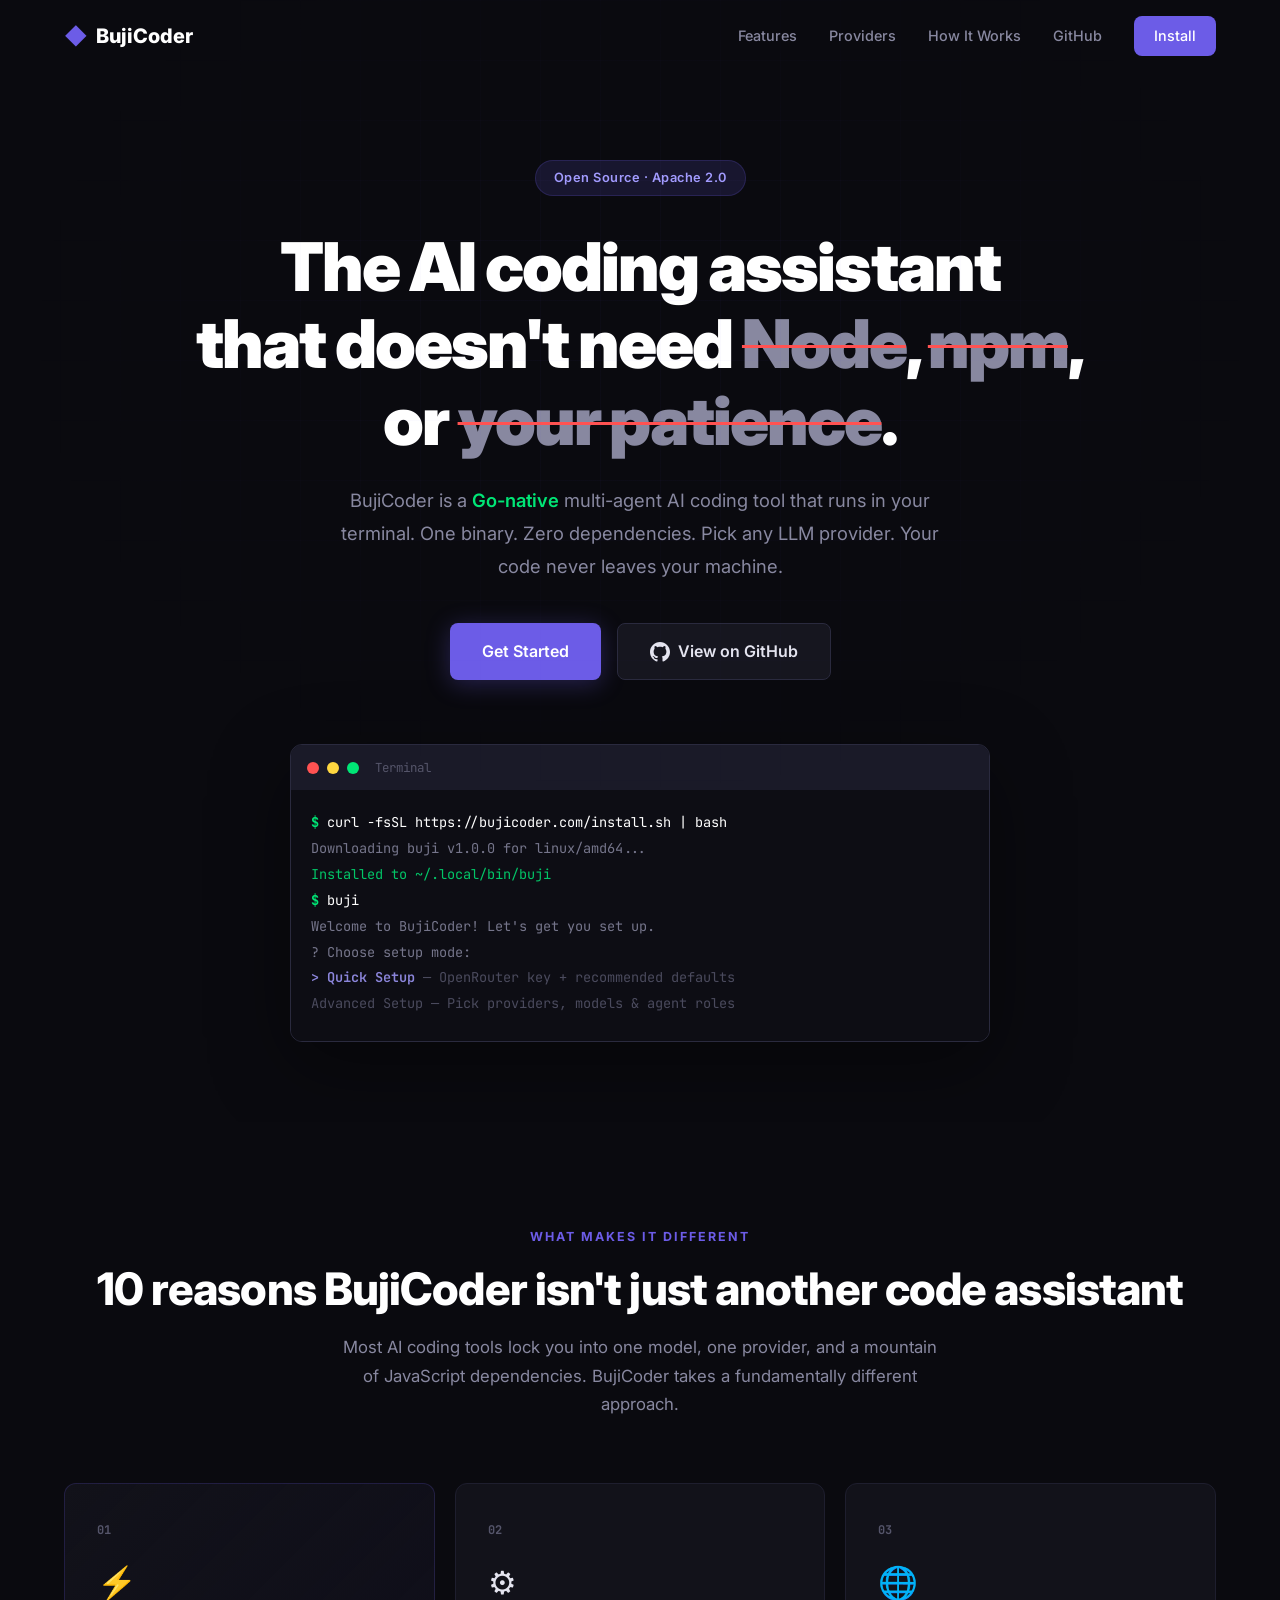
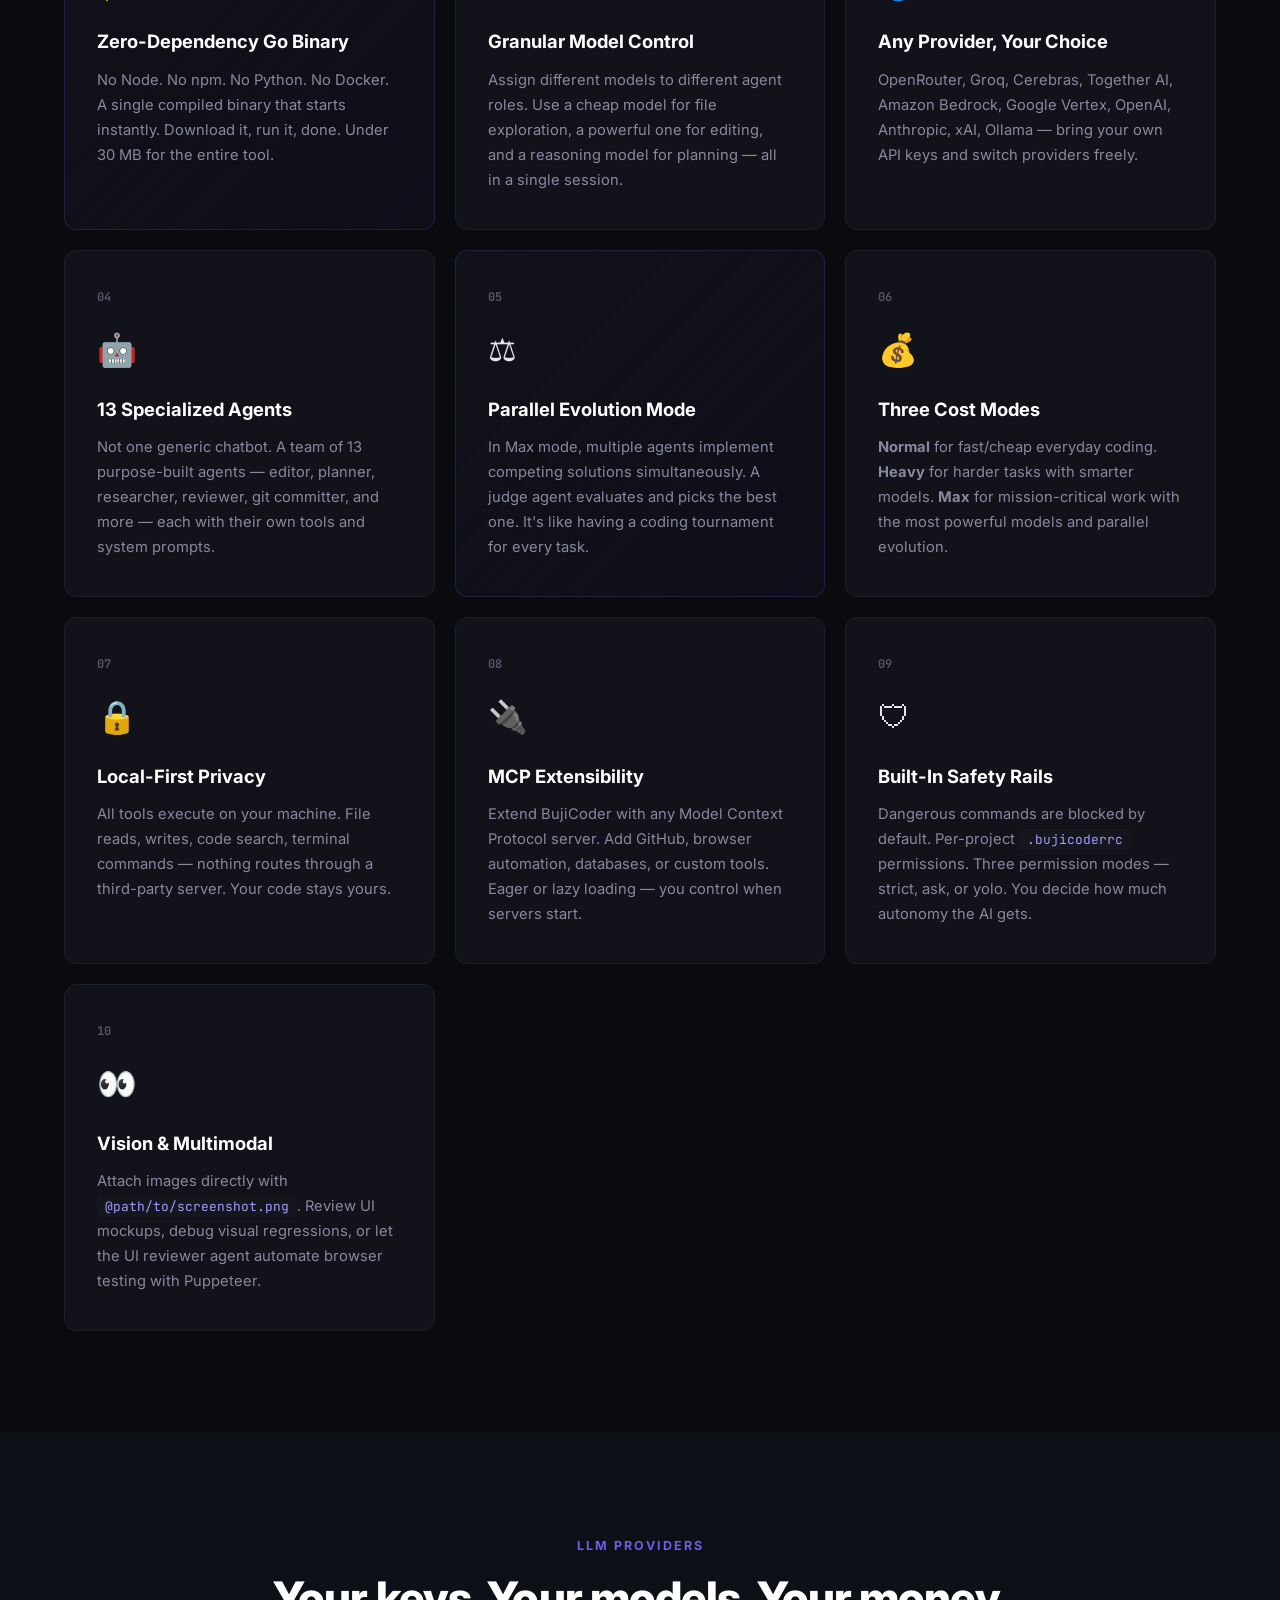
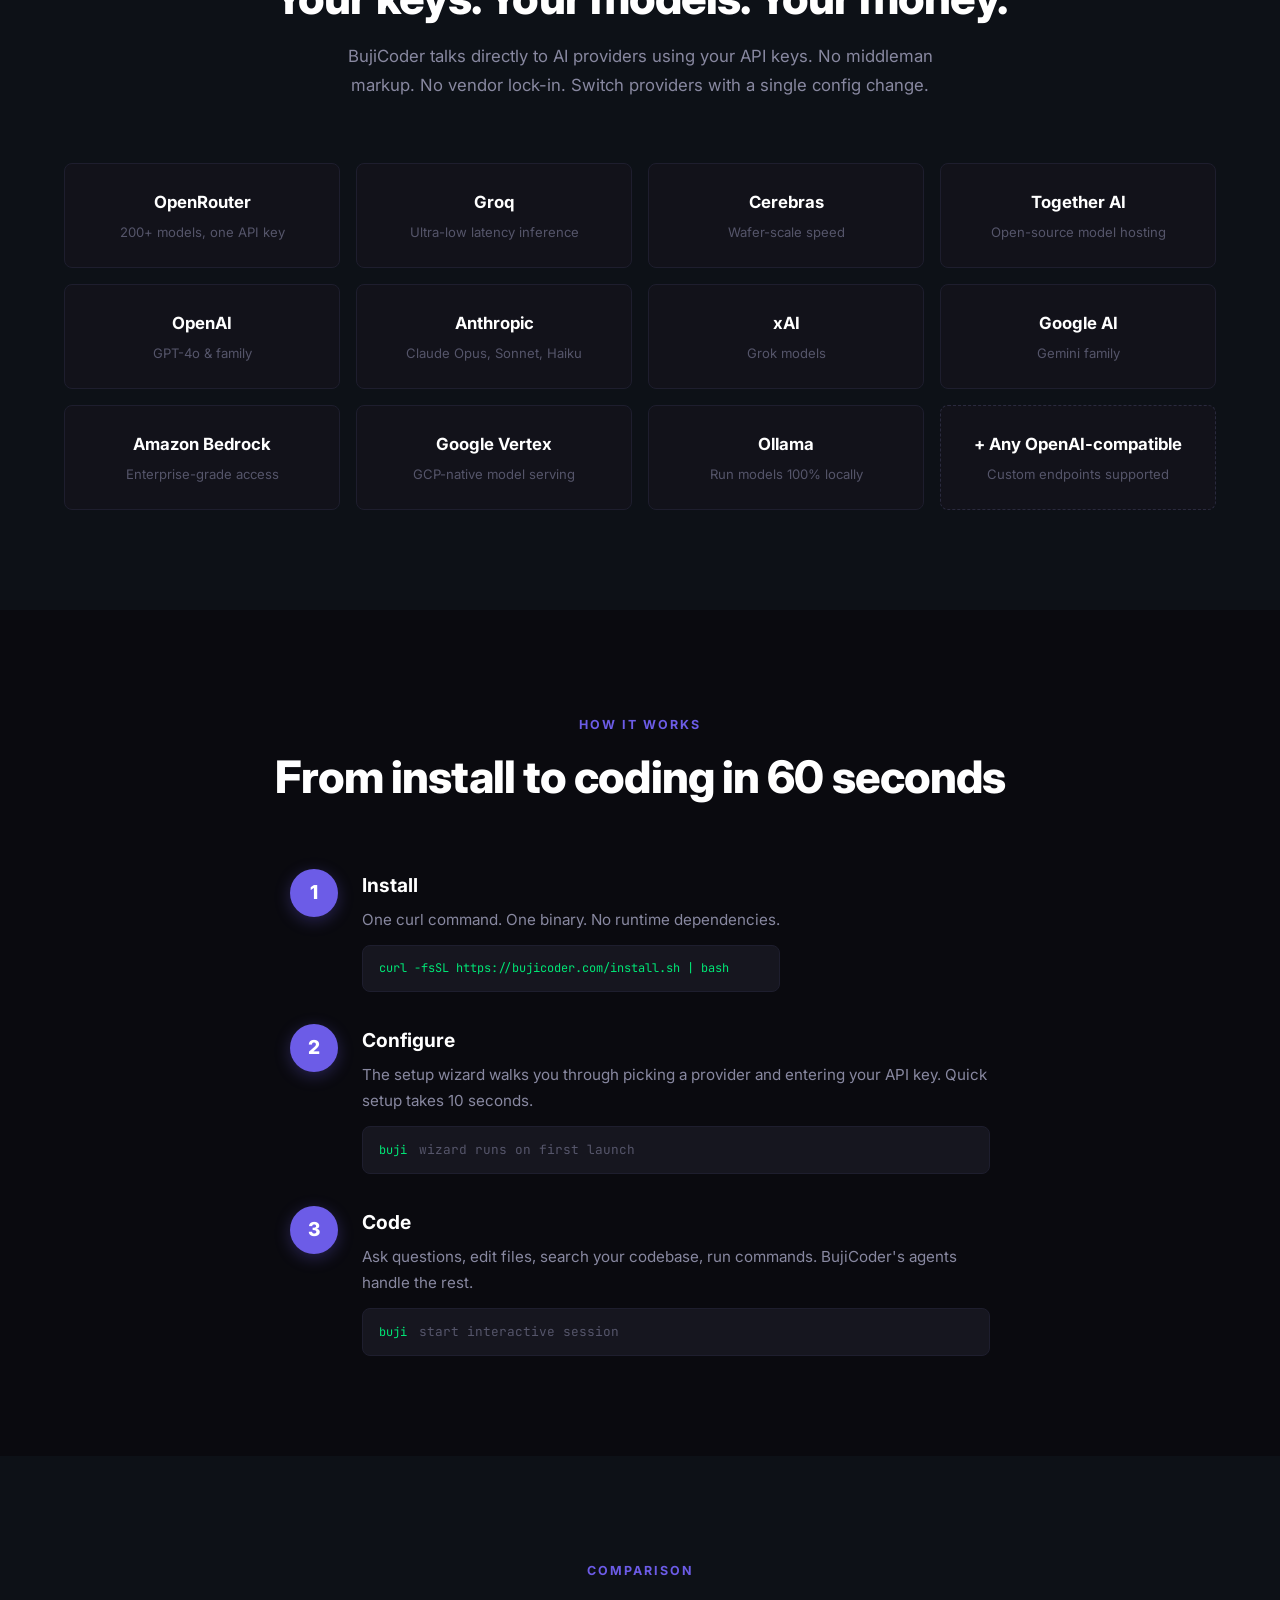
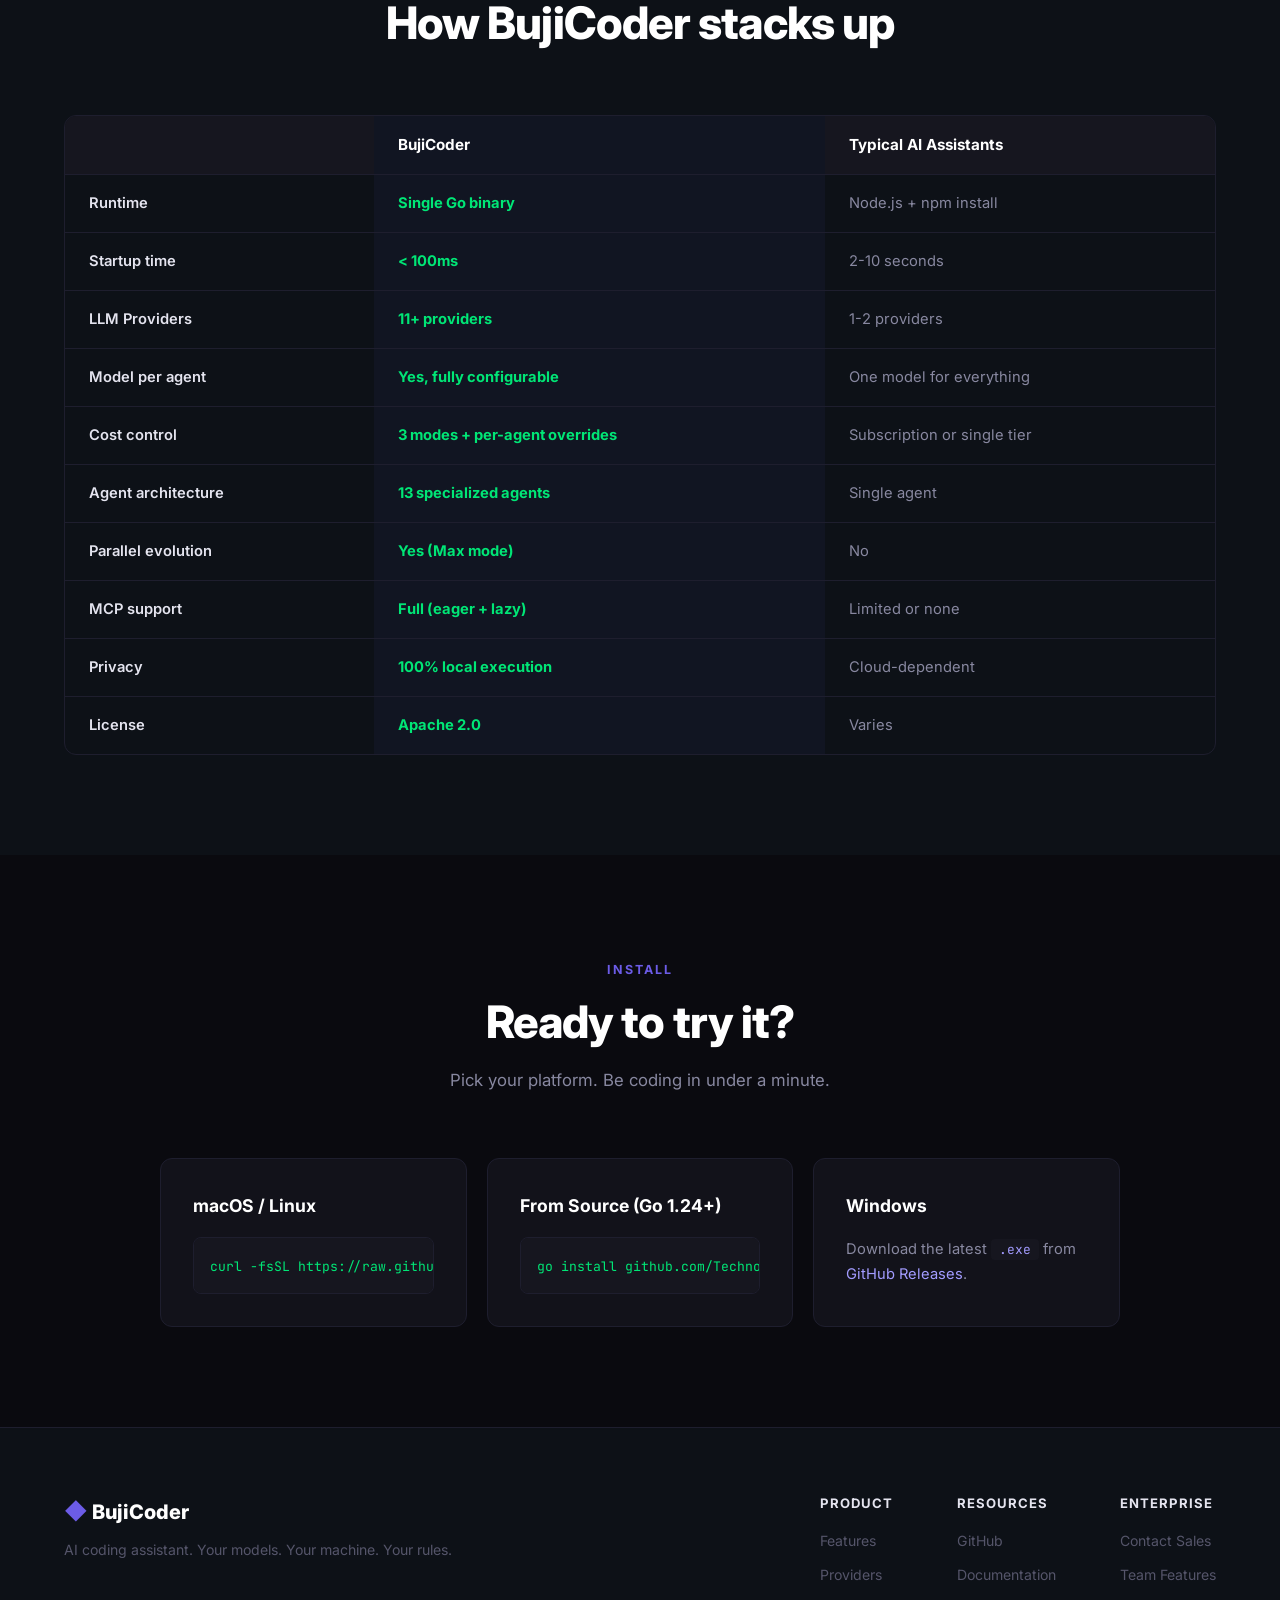
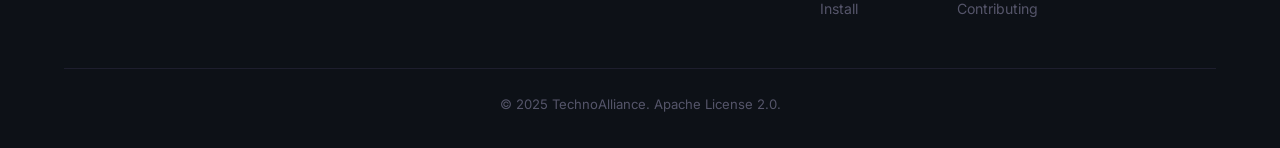
==== website/index.html @ 9c915043 "feat: add bujicoder.com landing page website Static site with hero, 10 differentiating features, pro" ====
<!DOCTYPE html>
<html lang="en">
<head>
    <meta charset="UTF-8">
    <meta name="viewport" content="width=device-width, initial-scale=1.0">
    <title>BujiCoder — AI Coding Assistant. Your Models. Your Machine. Your Rules.</title>
    <meta name="description" content="BujiCoder is a blazing-fast, Go-based AI coding assistant that runs in your terminal. No Node. No npm. Choose any LLM provider. Full control over your models and your code.">
    <meta name="keywords" content="AI coding assistant, terminal AI, Go CLI, LLM providers, OpenRouter, Groq, Cerebras, OpenAI, Claude, xAI, code assistant, multi-agent AI">
    <meta property="og:title" content="BujiCoder — AI Coding Assistant. Your Models. Your Machine. Your Rules.">
    <meta property="og:description" content="Blazing-fast Go-based AI coding assistant. No Node/npm. Choose any LLM provider. Full granular control.">
    <meta property="og:type" content="website">
    <meta property="og:url" content="https://bujicoder.com">
    <link rel="stylesheet" href="style.css">
    <link rel="preconnect" href="https://fonts.googleapis.com">
    <link rel="preconnect" href="https://fonts.gstatic.com" crossorigin>
    <link href="https://fonts.googleapis.com/css2?family=Inter:wght@400;500;600;700;800;900&family=JetBrains+Mono:wght@400;500;600;700&display=swap" rel="stylesheet">
</head>
<body>

<!-- Navigation -->
<nav class="nav">
    <div class="nav-inner">
        <a href="#" class="nav-logo">
            <span class="logo-icon">&#9670;</span> BujiCoder
        </a>
        <div class="nav-links">
            <a href="#features">Features</a>
            <a href="#providers">Providers</a>
            <a href="#how-it-works">How It Works</a>
            <a href="https://github.com/TechnoAllianceAE/bujicoder" target="_blank" rel="noopener">GitHub</a>
            <a href="#install" class="nav-cta">Install</a>
        </div>
        <button class="nav-toggle" aria-label="Toggle menu">
            <span></span><span></span><span></span>
        </button>
    </div>
</nav>

<!-- Hero -->
<header class="hero" id="top">
    <div class="hero-bg-grid"></div>
    <div class="container">
        <div class="hero-badge">Open Source &middot; Apache 2.0</div>
        <h1 class="hero-title">
            The AI coding assistant<br>
            that doesn't need <span class="strike">Node</span>,
            <span class="strike">npm</span>,<br>
            or <span class="strike">your patience</span>.
        </h1>
        <p class="hero-subtitle">
            BujiCoder is a <strong>Go-native</strong> multi-agent AI coding tool that runs in your terminal.
            One binary. Zero dependencies. Pick any LLM provider.
            Your code never leaves your machine.
        </p>
        <div class="hero-actions">
            <a href="#install" class="btn btn-primary">Get Started</a>
            <a href="https://github.com/TechnoAllianceAE/bujicoder" class="btn btn-secondary" target="_blank" rel="noopener">
                <svg width="20" height="20" viewBox="0 0 24 24" fill="currentColor"><path d="M12 0c-6.626 0-12 5.373-12 12 0 5.302 3.438 9.8 8.207 11.387.599.111.793-.261.793-.577v-2.234c-3.338.726-4.033-1.416-4.033-1.416-.546-1.387-1.333-1.756-1.333-1.756-1.089-.745.083-.729.083-.729 1.205.084 1.839 1.237 1.839 1.237 1.07 1.834 2.807 1.304 3.492.997.107-.775.418-1.305.762-1.604-2.665-.305-5.467-1.334-5.467-5.931 0-1.311.469-2.381 1.236-3.221-.124-.303-.535-1.524.117-3.176 0 0 1.008-.322 3.301 1.23.957-.266 1.983-.399 3.003-.404 1.02.005 2.047.138 3.006.404 2.291-1.552 3.297-1.23 3.297-1.23.653 1.653.242 2.874.118 3.176.77.84 1.235 1.911 1.235 3.221 0 4.609-2.807 5.624-5.479 5.921.43.372.823 1.102.823 2.222v3.293c0 .319.192.694.801.576 4.765-1.589 8.199-6.086 8.199-11.386 0-6.627-5.373-12-12-12z"/></svg>
                View on GitHub
            </a>
        </div>
        <div class="hero-terminal">
            <div class="terminal-bar">
                <span class="terminal-dot red"></span>
                <span class="terminal-dot yellow"></span>
                <span class="terminal-dot green"></span>
                <span class="terminal-title">Terminal</span>
            </div>
            <div class="terminal-body">
                <div class="terminal-line"><span class="t-prompt">$</span> <span class="t-cmd">curl -fsSL https://bujicoder.com/install.sh | bash</span></div>
                <div class="terminal-line t-fade"><span class="t-output">Downloading buji v1.0.0 for linux/amd64...</span></div>
                <div class="terminal-line t-fade"><span class="t-success">Installed to ~/.local/bin/buji</span></div>
                <div class="terminal-line"><span class="t-prompt">$</span> <span class="t-cmd">buji</span></div>
                <div class="terminal-line t-fade"><span class="t-output">Welcome to BujiCoder! Let's get you set up.</span></div>
                <div class="terminal-line t-fade"><span class="t-output">? Choose setup mode:</span></div>
                <div class="terminal-line t-fade"><span class="t-accent">  &gt; Quick Setup</span> <span class="t-dim">— OpenRouter key + recommended defaults</span></div>
                <div class="terminal-line t-fade"><span class="t-dim">    Advanced Setup — Pick providers, models &amp; agent roles</span></div>
            </div>
        </div>
    </div>
</header>

<!-- 10 Features -->
<section class="features" id="features">
    <div class="container">
        <div class="section-header">
            <span class="section-label">What makes it different</span>
            <h2 class="section-title">10 reasons BujiCoder isn't just another code assistant</h2>
            <p class="section-desc">Most AI coding tools lock you into one model, one provider, and a mountain of JavaScript dependencies. BujiCoder takes a fundamentally different approach.</p>
        </div>

        <div class="features-grid">

            <div class="feature-card feature-highlight">
                <div class="feature-number">01</div>
                <div class="feature-icon">&#9889;</div>
                <h3>Zero-Dependency Go Binary</h3>
                <p>No Node. No npm. No Python. No Docker. A single compiled binary that starts instantly. Download it, run it, done. Under 30 MB for the entire tool.</p>
            </div>

            <div class="feature-card">
                <div class="feature-number">02</div>
                <div class="feature-icon">&#9881;</div>
                <h3>Granular Model Control</h3>
                <p>Assign different models to different agent roles. Use a cheap model for file exploration, a powerful one for editing, and a reasoning model for planning &mdash; all in a single session.</p>
            </div>

            <div class="feature-card">
                <div class="feature-number">03</div>
                <div class="feature-icon">&#127760;</div>
                <h3>Any Provider, Your Choice</h3>
                <p>OpenRouter, Groq, Cerebras, Together AI, Amazon Bedrock, Google Vertex, OpenAI, Anthropic, xAI, Ollama &mdash; bring your own API keys and switch providers freely.</p>
            </div>

            <div class="feature-card">
                <div class="feature-number">04</div>
                <div class="feature-icon">&#129302;</div>
                <h3>13 Specialized Agents</h3>
                <p>Not one generic chatbot. A team of 13 purpose-built agents &mdash; editor, planner, researcher, reviewer, git committer, and more &mdash; each with their own tools and system prompts.</p>
            </div>

            <div class="feature-card feature-highlight">
                <div class="feature-number">05</div>
                <div class="feature-icon">&#9878;</div>
                <h3>Parallel Evolution Mode</h3>
                <p>In Max mode, multiple agents implement competing solutions simultaneously. A judge agent evaluates and picks the best one. It's like having a coding tournament for every task.</p>
            </div>

            <div class="feature-card">
                <div class="feature-number">06</div>
                <div class="feature-icon">&#128176;</div>
                <h3>Three Cost Modes</h3>
                <p><strong>Normal</strong> for fast/cheap everyday coding. <strong>Heavy</strong> for harder tasks with smarter models. <strong>Max</strong> for mission-critical work with the most powerful models and parallel evolution.</p>
            </div>

            <div class="feature-card">
                <div class="feature-number">07</div>
                <div class="feature-icon">&#128274;</div>
                <h3>Local-First Privacy</h3>
                <p>All tools execute on your machine. File reads, writes, code search, terminal commands &mdash; nothing routes through a third-party server. Your code stays yours.</p>
            </div>

            <div class="feature-card">
                <div class="feature-number">08</div>
                <div class="feature-icon">&#128268;</div>
                <h3>MCP Extensibility</h3>
                <p>Extend BujiCoder with any Model Context Protocol server. Add GitHub, browser automation, databases, or custom tools. Eager or lazy loading &mdash; you control when servers start.</p>
            </div>

            <div class="feature-card">
                <div class="feature-number">09</div>
                <div class="feature-icon">&#128737;</div>
                <h3>Built-In Safety Rails</h3>
                <p>Dangerous commands are blocked by default. Per-project <code>.bujicoderrc</code> permissions. Three permission modes &mdash; strict, ask, or yolo. You decide how much autonomy the AI gets.</p>
            </div>

            <div class="feature-card">
                <div class="feature-number">10</div>
                <div class="feature-icon">&#128064;</div>
                <h3>Vision &amp; Multimodal</h3>
                <p>Attach images directly with <code>@path/to/screenshot.png</code>. Review UI mockups, debug visual regressions, or let the UI reviewer agent automate browser testing with Puppeteer.</p>
            </div>

        </div>
    </div>
</section>

<!-- Providers -->
<section class="providers" id="providers">
    <div class="container">
        <div class="section-header">
            <span class="section-label">LLM Providers</span>
            <h2 class="section-title">Your keys. Your models. Your money.</h2>
            <p class="section-desc">BujiCoder talks directly to AI providers using your API keys. No middleman markup. No vendor lock-in. Switch providers with a single config change.</p>
        </div>

        <div class="providers-grid">
            <div class="provider-card">
                <div class="provider-name">OpenRouter</div>
                <div class="provider-desc">200+ models, one API key</div>
            </div>
            <div class="provider-card">
                <div class="provider-name">Groq</div>
                <div class="provider-desc">Ultra-low latency inference</div>
            </div>
            <div class="provider-card">
                <div class="provider-name">Cerebras</div>
                <div class="provider-desc">Wafer-scale speed</div>
            </div>
            <div class="provider-card">
                <div class="provider-name">Together AI</div>
                <div class="provider-desc">Open-source model hosting</div>
            </div>
            <div class="provider-card">
                <div class="provider-name">OpenAI</div>
                <div class="provider-desc">GPT-4o &amp; family</div>
            </div>
            <div class="provider-card">
                <div class="provider-name">Anthropic</div>
                <div class="provider-desc">Claude Opus, Sonnet, Haiku</div>
            </div>
            <div class="provider-card">
                <div class="provider-name">xAI</div>
                <div class="provider-desc">Grok models</div>
            </div>
            <div class="provider-card">
                <div class="provider-name">Google AI</div>
                <div class="provider-desc">Gemini family</div>
            </div>
            <div class="provider-card">
                <div class="provider-name">Amazon Bedrock</div>
                <div class="provider-desc">Enterprise-grade access</div>
            </div>
            <div class="provider-card">
                <div class="provider-name">Google Vertex</div>
                <div class="provider-desc">GCP-native model serving</div>
            </div>
            <div class="provider-card">
                <div class="provider-name">Ollama</div>
                <div class="provider-desc">Run models 100% locally</div>
            </div>
            <div class="provider-card provider-card-add">
                <div class="provider-name">+ Any OpenAI-compatible</div>
                <div class="provider-desc">Custom endpoints supported</div>
            </div>
        </div>
    </div>
</section>

<!-- How It Works -->
<section class="how-it-works" id="how-it-works">
    <div class="container">
        <div class="section-header">
            <span class="section-label">How it works</span>
            <h2 class="section-title">From install to coding in 60 seconds</h2>
        </div>

        <div class="steps">
            <div class="step">
                <div class="step-number">1</div>
                <div class="step-content">
                    <h3>Install</h3>
                    <p>One curl command. One binary. No runtime dependencies.</p>
                    <div class="step-code">
                        <code>curl -fsSL https://bujicoder.com/install.sh | bash</code>
                    </div>
                </div>
            </div>
            <div class="step">
                <div class="step-number">2</div>
                <div class="step-content">
                    <h3>Configure</h3>
                    <p>The setup wizard walks you through picking a provider and entering your API key. Quick setup takes 10 seconds.</p>
                    <div class="step-code">
                        <code>buji</code> <span class="step-note">wizard runs on first launch</span>
                    </div>
                </div>
            </div>
            <div class="step">
                <div class="step-number">3</div>
                <div class="step-content">
                    <h3>Code</h3>
                    <p>Ask questions, edit files, search your codebase, run commands. BujiCoder's agents handle the rest.</p>
                    <div class="step-code">
                        <code>buji</code> <span class="step-note">start interactive session</span>
                    </div>
                </div>
            </div>
        </div>
    </div>
</section>

<!-- Comparison -->
<section class="comparison">
    <div class="container">
        <div class="section-header">
            <span class="section-label">Comparison</span>
            <h2 class="section-title">How BujiCoder stacks up</h2>
        </div>

        <div class="table-wrapper">
            <table class="comparison-table">
                <thead>
                    <tr>
                        <th></th>
                        <th class="highlight-col">BujiCoder</th>
                        <th>Typical AI Assistants</th>
                    </tr>
                </thead>
                <tbody>
                    <tr>
                        <td>Runtime</td>
                        <td class="highlight-col"><strong>Single Go binary</strong></td>
                        <td>Node.js + npm install</td>
                    </tr>
                    <tr>
                        <td>Startup time</td>
                        <td class="highlight-col"><strong>&lt; 100ms</strong></td>
                        <td>2-10 seconds</td>
                    </tr>
                    <tr>
                        <td>LLM Providers</td>
                        <td class="highlight-col"><strong>11+ providers</strong></td>
                        <td>1-2 providers</td>
                    </tr>
                    <tr>
                        <td>Model per agent</td>
                        <td class="highlight-col"><strong>Yes, fully configurable</strong></td>
                        <td>One model for everything</td>
                    </tr>
                    <tr>
                        <td>Cost control</td>
                        <td class="highlight-col"><strong>3 modes + per-agent overrides</strong></td>
                        <td>Subscription or single tier</td>
                    </tr>
                    <tr>
                        <td>Agent architecture</td>
                        <td class="highlight-col"><strong>13 specialized agents</strong></td>
                        <td>Single agent</td>
                    </tr>
                    <tr>
                        <td>Parallel evolution</td>
                        <td class="highlight-col"><strong>Yes (Max mode)</strong></td>
                        <td>No</td>
                    </tr>
                    <tr>
                        <td>MCP support</td>
                        <td class="highlight-col"><strong>Full (eager + lazy)</strong></td>
                        <td>Limited or none</td>
                    </tr>
                    <tr>
                        <td>Privacy</td>
                        <td class="highlight-col"><strong>100% local execution</strong></td>
                        <td>Cloud-dependent</td>
                    </tr>
                    <tr>
                        <td>License</td>
                        <td class="highlight-col"><strong>Apache 2.0</strong></td>
                        <td>Varies</td>
                    </tr>
                </tbody>
            </table>
        </div>
    </div>
</section>

<!-- Install -->
<section class="install" id="install">
    <div class="container">
        <div class="section-header">
            <span class="section-label">Install</span>
            <h2 class="section-title">Ready to try it?</h2>
            <p class="section-desc">Pick your platform. Be coding in under a minute.</p>
        </div>

        <div class="install-options">
            <div class="install-card">
                <h3>macOS / Linux</h3>
                <div class="install-code">
                    <code>curl -fsSL https://raw.githubusercontent.com/TechnoAllianceAE/bujicoder/main/scripts/install.sh | bash</code>
                </div>
            </div>
            <div class="install-card">
                <h3>From Source (Go 1.24+)</h3>
                <div class="install-code">
                    <code>go install github.com/TechnoAllianceAE/bujicoder/cli/cmd/buji@latest</code>
                </div>
            </div>
            <div class="install-card">
                <h3>Windows</h3>
                <p>Download the latest <code>.exe</code> from <a href="https://github.com/TechnoAllianceAE/bujicoder/releases" target="_blank" rel="noopener">GitHub Releases</a>.</p>
            </div>
        </div>
    </div>
</section>

<!-- Footer -->
<footer class="footer">
    <div class="container">
        <div class="footer-inner">
            <div class="footer-brand">
                <span class="logo-icon">&#9670;</span> BujiCoder
                <p class="footer-tagline">AI coding assistant. Your models. Your machine. Your rules.</p>
            </div>
            <div class="footer-links">
                <div class="footer-col">
                    <h4>Product</h4>
                    <a href="#features">Features</a>
                    <a href="#providers">Providers</a>
                    <a href="#install">Install</a>
                </div>
                <div class="footer-col">
                    <h4>Resources</h4>
                    <a href="https://github.com/TechnoAllianceAE/bujicoder" target="_blank" rel="noopener">GitHub</a>
                    <a href="https://github.com/TechnoAllianceAE/bujicoder/blob/main/docs/CONFIGURATION.md" target="_blank" rel="noopener">Documentation</a>
                    <a href="https://github.com/TechnoAllianceAE/bujicoder/blob/main/CONTRIBUTING.md" target="_blank" rel="noopener">Contributing</a>
                </div>
                <div class="footer-col">
                    <h4>Enterprise</h4>
                    <a href="mailto:hello@bujicoder.com">Contact Sales</a>
                    <a href="#">Team Features</a>
                </div>
            </div>
        </div>
        <div class="footer-bottom">
            <p>&copy; 2025 TechnoAlliance. Apache License 2.0.</p>
        </div>
    </div>
</footer>

<script>
// Mobile nav toggle
document.querySelector('.nav-toggle').addEventListener('click', function() {
    document.querySelector('.nav-links').classList.toggle('open');
    this.classList.toggle('active');
});

// Smooth scroll
document.querySelectorAll('a[href^="#"]').forEach(anchor => {
    anchor.addEventListener('click', function(e) {
        const target = document.querySelector(this.getAttribute('href'));
        if (target) {
            e.preventDefault();
            target.scrollIntoView({ behavior: 'smooth', block: 'start' });
            document.querySelector('.nav-links').classList.remove('open');
            document.querySelector('.nav-toggle').classList.remove('active');
        }
    });
});

// Nav background on scroll
window.addEventListener('scroll', () => {
    document.querySelector('.nav').classList.toggle('scrolled', window.scrollY > 40);
});

// Intersection Observer for fade-in animations
const observer = new IntersectionObserver((entries) => {
    entries.forEach(entry => {
        if (entry.isIntersecting) {
            entry.target.classList.add('visible');
        }
    });
}, { threshold: 0.1, rootMargin: '0px 0px -50px 0px' });

document.querySelectorAll('.feature-card, .provider-card, .step, .install-card').forEach(el => {
    observer.observe(el);
});
</script>

</body>
</html>
---- website/style.css ----
/* ===== RESET & BASE ===== */
*, *::before, *::after {
    margin: 0;
    padding: 0;
    box-sizing: border-box;
}

:root {
    --bg: #0a0a0f;
    --bg-card: #12121a;
    --bg-card-hover: #1a1a28;
    --bg-highlight: #0d1117;
    --surface: #16161f;
    --border: #1e1e2e;
    --border-light: #2a2a3e;
    --text: #e4e4ef;
    --text-dim: #8888a0;
    --text-muted: #55556a;
    --accent: #6c5ce7;
    --accent-light: #a29bfe;
    --accent-glow: rgba(108, 92, 231, 0.15);
    --green: #00e676;
    --green-dim: #00c853;
    --yellow: #ffd740;
    --red: #ff5252;
    --blue: #40c4ff;
    --radius: 12px;
    --radius-sm: 8px;
    --radius-lg: 20px;
    --font: 'Inter', -apple-system, BlinkMacSystemFont, 'Segoe UI', sans-serif;
    --mono: 'JetBrains Mono', 'Fira Code', 'Cascadia Code', monospace;
    --max-width: 1200px;
}

html {
    scroll-behavior: smooth;
    -webkit-font-smoothing: antialiased;
}

body {
    font-family: var(--font);
    background: var(--bg);
    color: var(--text);
    line-height: 1.7;
    overflow-x: hidden;
}

.container {
    max-width: var(--max-width);
    margin: 0 auto;
    padding: 0 24px;
}

a {
    color: var(--accent-light);
    text-decoration: none;
    transition: color 0.2s;
}

a:hover {
    color: #fff;
}

code {
    font-family: var(--mono);
    font-size: 0.88em;
    background: var(--surface);
    padding: 2px 8px;
    border-radius: 4px;
    color: var(--accent-light);
}

/* ===== NAVIGATION ===== */
.nav {
    position: fixed;
    top: 0;
    left: 0;
    right: 0;
    z-index: 1000;
    padding: 16px 0;
    transition: all 0.3s;
}

.nav.scrolled {
    background: rgba(10, 10, 15, 0.92);
    backdrop-filter: blur(16px);
    border-bottom: 1px solid var(--border);
    padding: 10px 0;
}

.nav-inner {
    max-width: var(--max-width);
    margin: 0 auto;
    padding: 0 24px;
    display: flex;
    align-items: center;
    justify-content: space-between;
}

.nav-logo {
    font-size: 1.25rem;
    font-weight: 800;
    color: #fff;
    display: flex;
    align-items: center;
    gap: 8px;
}

.nav-logo:hover { color: #fff; }

.logo-icon {
    color: var(--accent);
    font-size: 1.4rem;
}

.nav-links {
    display: flex;
    align-items: center;
    gap: 32px;
}

.nav-links a {
    color: var(--text-dim);
    font-size: 0.9rem;
    font-weight: 500;
    transition: color 0.2s;
}

.nav-links a:hover { color: #fff; }

.nav-cta {
    background: var(--accent);
    color: #fff !important;
    padding: 8px 20px;
    border-radius: var(--radius-sm);
    font-weight: 600;
    transition: background 0.2s, transform 0.2s !important;
}

.nav-cta:hover {
    background: #7c6cf7 !important;
    transform: translateY(-1px);
}

.nav-toggle {
    display: none;
    background: none;
    border: none;
    cursor: pointer;
    flex-direction: column;
    gap: 5px;
    padding: 4px;
}

.nav-toggle span {
    display: block;
    width: 24px;
    height: 2px;
    background: var(--text);
    transition: all 0.3s;
    border-radius: 2px;
}

.nav-toggle.active span:nth-child(1) { transform: rotate(45deg) translate(5px, 5px); }
.nav-toggle.active span:nth-child(2) { opacity: 0; }
.nav-toggle.active span:nth-child(3) { transform: rotate(-45deg) translate(5px, -5px); }

/* ===== HERO ===== */
.hero {
    position: relative;
    padding: 160px 0 80px;
    text-align: center;
    overflow: hidden;
}

.hero-bg-grid {
    position: absolute;
    inset: 0;
    background-image:
        linear-gradient(rgba(108, 92, 231, 0.03) 1px, transparent 1px),
        linear-gradient(90deg, rgba(108, 92, 231, 0.03) 1px, transparent 1px);
    background-size: 60px 60px;
    mask-image: radial-gradient(ellipse 70% 60% at 50% 30%, black 20%, transparent 70%);
    -webkit-mask-image: radial-gradient(ellipse 70% 60% at 50% 30%, black 20%, transparent 70%);
}

.hero-badge {
    display: inline-block;
    font-size: 0.8rem;
    font-weight: 600;
    color: var(--accent-light);
    background: var(--accent-glow);
    border: 1px solid rgba(108, 92, 231, 0.2);
    padding: 6px 18px;
    border-radius: 100px;
    margin-bottom: 32px;
    letter-spacing: 0.5px;
}

.hero-title {
    font-size: clamp(2.4rem, 5.5vw, 4.2rem);
    font-weight: 900;
    line-height: 1.15;
    letter-spacing: -0.03em;
    margin-bottom: 24px;
    color: #fff;
}

.strike {
    text-decoration: line-through;
    text-decoration-color: var(--red);
    text-decoration-thickness: 3px;
    color: var(--text-dim);
}

.hero-subtitle {
    font-size: 1.15rem;
    color: var(--text-dim);
    max-width: 640px;
    margin: 0 auto 40px;
    line-height: 1.8;
}

.hero-subtitle strong {
    color: var(--green);
    font-weight: 600;
}

.hero-actions {
    display: flex;
    gap: 16px;
    justify-content: center;
    flex-wrap: wrap;
    margin-bottom: 64px;
}

/* Buttons */
.btn {
    display: inline-flex;
    align-items: center;
    gap: 8px;
    padding: 14px 32px;
    border-radius: var(--radius-sm);
    font-size: 1rem;
    font-weight: 600;
    font-family: var(--font);
    cursor: pointer;
    transition: all 0.2s;
    border: none;
}

.btn-primary {
    background: var(--accent);
    color: #fff;
    box-shadow: 0 4px 24px rgba(108, 92, 231, 0.3);
}

.btn-primary:hover {
    background: #7c6cf7;
    color: #fff;
    transform: translateY(-2px);
    box-shadow: 0 6px 32px rgba(108, 92, 231, 0.4);
}

.btn-secondary {
    background: var(--surface);
    color: var(--text);
    border: 1px solid var(--border-light);
}

.btn-secondary:hover {
    background: var(--bg-card-hover);
    color: #fff;
    transform: translateY(-2px);
}

/* Terminal */
.hero-terminal {
    max-width: 700px;
    margin: 0 auto;
    border-radius: var(--radius);
    overflow: hidden;
    border: 1px solid var(--border-light);
    text-align: left;
    box-shadow: 0 24px 80px rgba(0, 0, 0, 0.4);
}

.terminal-bar {
    background: #1a1a28;
    padding: 12px 16px;
    display: flex;
    align-items: center;
    gap: 8px;
}

.terminal-dot {
    width: 12px;
    height: 12px;
    border-radius: 50%;
}

.terminal-dot.red { background: var(--red); }
.terminal-dot.yellow { background: var(--yellow); }
.terminal-dot.green { background: var(--green); }

.terminal-title {
    margin-left: 8px;
    font-size: 0.78rem;
    color: var(--text-muted);
    font-family: var(--mono);
}

.terminal-body {
    background: #0d0d14;
    padding: 20px 20px 24px;
    font-family: var(--mono);
    font-size: 0.85rem;
    line-height: 1.9;
}

.terminal-line {
    white-space: nowrap;
    overflow: hidden;
}

.t-prompt { color: var(--green); font-weight: 700; }
.t-cmd { color: #fff; }
.t-output { color: var(--text-dim); }
.t-success { color: var(--green); }
.t-accent { color: var(--accent-light); font-weight: 600; }
.t-dim { color: var(--text-muted); }
.t-fade { opacity: 0.85; }

/* ===== SECTION SHARED ===== */
section {
    padding: 100px 0;
}

.section-header {
    text-align: center;
    margin-bottom: 64px;
}

.section-label {
    display: inline-block;
    font-size: 0.78rem;
    font-weight: 700;
    text-transform: uppercase;
    letter-spacing: 2px;
    color: var(--accent);
    margin-bottom: 16px;
}

.section-title {
    font-size: clamp(1.8rem, 4vw, 2.8rem);
    font-weight: 800;
    letter-spacing: -0.02em;
    color: #fff;
    margin-bottom: 16px;
    line-height: 1.2;
}

.section-desc {
    font-size: 1.05rem;
    color: var(--text-dim);
    max-width: 600px;
    margin: 0 auto;
    line-height: 1.7;
}

/* ===== FEATURES GRID ===== */
.features {
    background: var(--bg);
}

.features-grid {
    display: grid;
    grid-template-columns: repeat(auto-fill, minmax(340px, 1fr));
    gap: 20px;
}

.feature-card {
    background: var(--bg-card);
    border: 1px solid var(--border);
    border-radius: var(--radius);
    padding: 36px 32px;
    transition: all 0.3s;
    position: relative;
    overflow: hidden;
    opacity: 0;
    transform: translateY(20px);
}

.feature-card.visible {
    opacity: 1;
    transform: translateY(0);
}

.feature-card:hover {
    border-color: var(--border-light);
    background: var(--bg-card-hover);
    transform: translateY(-4px);
}

.feature-card.visible:hover {
    transform: translateY(-4px);
}

.feature-highlight {
    border-color: rgba(108, 92, 231, 0.2);
    background: linear-gradient(135deg, var(--bg-card) 0%, rgba(108, 92, 231, 0.05) 100%);
}

.feature-highlight:hover {
    border-color: rgba(108, 92, 231, 0.35);
}

.feature-number {
    font-family: var(--mono);
    font-size: 0.75rem;
    font-weight: 700;
    color: var(--text-muted);
    margin-bottom: 16px;
}

.feature-icon {
    font-size: 2rem;
    margin-bottom: 16px;
}

.feature-card h3 {
    font-size: 1.15rem;
    font-weight: 700;
    color: #fff;
    margin-bottom: 10px;
}

.feature-card p {
    font-size: 0.92rem;
    color: var(--text-dim);
    line-height: 1.7;
}

/* ===== PROVIDERS ===== */
.providers {
    background: var(--bg-highlight);
}

.providers-grid {
    display: grid;
    grid-template-columns: repeat(auto-fill, minmax(220px, 1fr));
    gap: 16px;
}

.provider-card {
    background: var(--bg-card);
    border: 1px solid var(--border);
    border-radius: var(--radius-sm);
    padding: 24px;
    text-align: center;
    transition: all 0.3s;
    opacity: 0;
    transform: translateY(16px);
}

.provider-card.visible {
    opacity: 1;
    transform: translateY(0);
}

.provider-card:hover {
    border-color: var(--accent);
    transform: translateY(-4px);
    box-shadow: 0 8px 32px rgba(108, 92, 231, 0.1);
}

.provider-card.visible:hover {
    transform: translateY(-4px);
}

.provider-card-add {
    border-style: dashed;
    border-color: var(--border-light);
}

.provider-name {
    font-size: 1.05rem;
    font-weight: 700;
    color: #fff;
    margin-bottom: 4px;
}

.provider-desc {
    font-size: 0.82rem;
    color: var(--text-muted);
}

/* ===== HOW IT WORKS ===== */
.how-it-works {
    background: var(--bg);
}

.steps {
    max-width: 700px;
    margin: 0 auto;
    display: flex;
    flex-direction: column;
    gap: 32px;
}

.step {
    display: flex;
    gap: 24px;
    align-items: flex-start;
    opacity: 0;
    transform: translateX(-20px);
}

.step.visible {
    opacity: 1;
    transform: translateX(0);
}

.step-number {
    flex-shrink: 0;
    width: 48px;
    height: 48px;
    border-radius: 50%;
    background: var(--accent);
    color: #fff;
    display: flex;
    align-items: center;
    justify-content: center;
    font-size: 1.2rem;
    font-weight: 800;
    box-shadow: 0 4px 16px rgba(108, 92, 231, 0.3);
}

.step-content h3 {
    font-size: 1.2rem;
    font-weight: 700;
    color: #fff;
    margin-bottom: 6px;
}

.step-content p {
    font-size: 0.95rem;
    color: var(--text-dim);
    margin-bottom: 12px;
}

.step-code {
    background: var(--surface);
    border: 1px solid var(--border);
    border-radius: var(--radius-sm);
    padding: 12px 16px;
    font-family: var(--mono);
    font-size: 0.85rem;
    display: flex;
    align-items: center;
    gap: 12px;
    flex-wrap: wrap;
}

.step-code code {
    background: none;
    padding: 0;
    color: var(--green);
}

.step-note {
    color: var(--text-muted);
    font-size: 0.8rem;
}

/* ===== COMPARISON TABLE ===== */
.comparison {
    background: var(--bg-highlight);
}

.table-wrapper {
    overflow-x: auto;
    border-radius: var(--radius);
    border: 1px solid var(--border);
}

.comparison-table {
    width: 100%;
    border-collapse: collapse;
    font-size: 0.92rem;
}

.comparison-table th,
.comparison-table td {
    padding: 16px 24px;
    text-align: left;
    border-bottom: 1px solid var(--border);
}

.comparison-table th {
    background: var(--surface);
    font-weight: 700;
    color: #fff;
    font-size: 0.95rem;
    white-space: nowrap;
}

.comparison-table td {
    color: var(--text-dim);
}

.comparison-table td:first-child {
    font-weight: 600;
    color: var(--text);
    white-space: nowrap;
}

.comparison-table tr:last-child td {
    border-bottom: none;
}

.comparison-table tr:hover td {
    background: rgba(108, 92, 231, 0.03);
}

.highlight-col {
    background: rgba(108, 92, 231, 0.05) !important;
    color: #fff !important;
}

.highlight-col strong {
    color: var(--green);
}

/* ===== INSTALL ===== */
.install {
    background: var(--bg);
}

.install-options {
    display: grid;
    grid-template-columns: repeat(auto-fit, minmax(300px, 1fr));
    gap: 20px;
    max-width: 960px;
    margin: 0 auto;
}

.install-card {
    background: var(--bg-card);
    border: 1px solid var(--border);
    border-radius: var(--radius);
    padding: 32px;
    opacity: 0;
    transform: translateY(16px);
}

.install-card.visible {
    opacity: 1;
    transform: translateY(0);
}

.install-card h3 {
    font-size: 1.1rem;
    font-weight: 700;
    color: #fff;
    margin-bottom: 16px;
}

.install-card p {
    color: var(--text-dim);
    font-size: 0.92rem;
}

.install-code {
    background: var(--surface);
    border: 1px solid var(--border);
    border-radius: var(--radius-sm);
    padding: 14px 16px;
    overflow-x: auto;
}

.install-code code {
    background: none;
    padding: 0;
    color: var(--green);
    font-size: 0.82rem;
    white-space: nowrap;
}

/* ===== FOOTER ===== */
.footer {
    background: var(--bg-highlight);
    border-top: 1px solid var(--border);
    padding: 64px 0 32px;
}

.footer-inner {
    display: flex;
    justify-content: space-between;
    gap: 48px;
    flex-wrap: wrap;
    margin-bottom: 48px;
}

.footer-brand {
    font-size: 1.25rem;
    font-weight: 800;
    color: #fff;
}

.footer-tagline {
    font-size: 0.88rem;
    color: var(--text-muted);
    margin-top: 8px;
    font-weight: 400;
}

.footer-links {
    display: flex;
    gap: 64px;
    flex-wrap: wrap;
}

.footer-col {
    display: flex;
    flex-direction: column;
    gap: 10px;
}

.footer-col h4 {
    font-size: 0.82rem;
    font-weight: 700;
    text-transform: uppercase;
    letter-spacing: 1px;
    color: var(--text);
    margin-bottom: 4px;
}

.footer-col a {
    color: var(--text-muted);
    font-size: 0.88rem;
}

.footer-col a:hover {
    color: #fff;
}

.footer-bottom {
    border-top: 1px solid var(--border);
    padding-top: 24px;
    text-align: center;
}

.footer-bottom p {
    color: var(--text-muted);
    font-size: 0.82rem;
}

/* ===== ANIMATIONS ===== */
.feature-card,
.provider-card,
.step,
.install-card {
    transition: opacity 0.6s ease, transform 0.6s ease;
}

.feature-card:nth-child(2) { transition-delay: 0.05s; }
.feature-card:nth-child(3) { transition-delay: 0.1s; }
.feature-card:nth-child(4) { transition-delay: 0.15s; }
.feature-card:nth-child(5) { transition-delay: 0.2s; }
.feature-card:nth-child(6) { transition-delay: 0.25s; }
.feature-card:nth-child(7) { transition-delay: 0.3s; }
.feature-card:nth-child(8) { transition-delay: 0.35s; }
.feature-card:nth-child(9) { transition-delay: 0.4s; }
.feature-card:nth-child(10) { transition-delay: 0.45s; }

.provider-card:nth-child(2) { transition-delay: 0.03s; }
.provider-card:nth-child(3) { transition-delay: 0.06s; }
.provider-card:nth-child(4) { transition-delay: 0.09s; }
.provider-card:nth-child(5) { transition-delay: 0.12s; }
.provider-card:nth-child(6) { transition-delay: 0.15s; }
.provider-card:nth-child(7) { transition-delay: 0.18s; }
.provider-card:nth-child(8) { transition-delay: 0.21s; }
.provider-card:nth-child(9) { transition-delay: 0.24s; }
.provider-card:nth-child(10) { transition-delay: 0.27s; }
.provider-card:nth-child(11) { transition-delay: 0.3s; }
.provider-card:nth-child(12) { transition-delay: 0.33s; }

.step:nth-child(2) { transition-delay: 0.1s; }
.step:nth-child(3) { transition-delay: 0.2s; }

/* ===== RESPONSIVE ===== */
@media (max-width: 768px) {
    .nav-links {
        display: none;
        position: absolute;
        top: 100%;
        left: 0;
        right: 0;
        background: rgba(10, 10, 15, 0.97);
        backdrop-filter: blur(16px);
        flex-direction: column;
        padding: 24px;
        gap: 20px;
        border-bottom: 1px solid var(--border);
    }

    .nav-links.open {
        display: flex;
    }

    .nav-toggle {
        display: flex;
    }

    .hero {
        padding: 120px 0 60px;
    }

    .hero-title {
        font-size: 2rem;
    }

    .hero-subtitle {
        font-size: 1rem;
    }

    .features-grid {
        grid-template-columns: 1fr;
    }

    .providers-grid {
        grid-template-columns: repeat(2, 1fr);
    }

    .install-options {
        grid-template-columns: 1fr;
    }

    .footer-links {
        gap: 32px;
    }

    .comparison-table th,
    .comparison-table td {
        padding: 12px 14px;
        font-size: 0.82rem;
    }

    section {
        padding: 72px 0;
    }

    .step {
        flex-direction: column;
        gap: 16px;
    }

    .terminal-body {
        font-size: 0.72rem;
    }
}

@media (max-width: 480px) {
    .providers-grid {
        grid-template-columns: 1fr;
    }

    .hero-actions {
        flex-direction: column;
        align-items: center;
    }

    .btn {
        width: 100%;
        justify-content: center;
        max-width: 300px;
    }
}
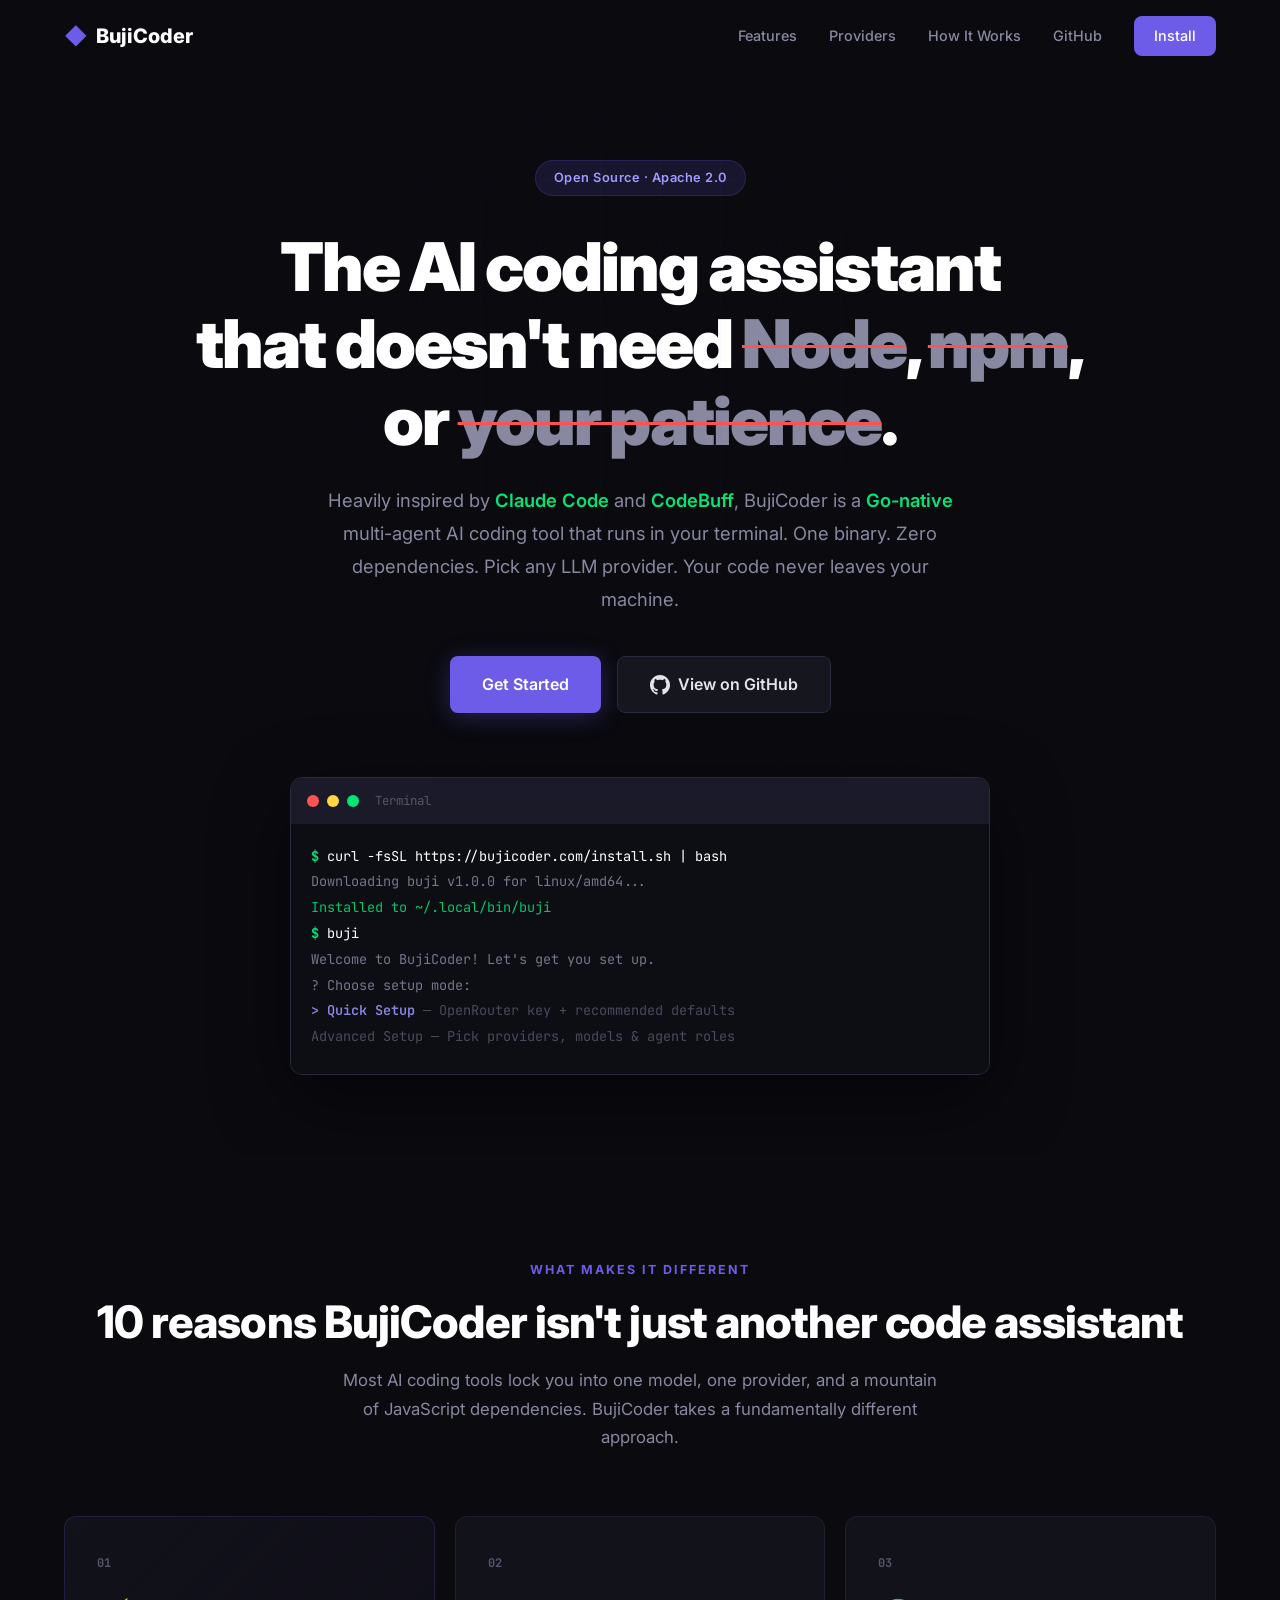
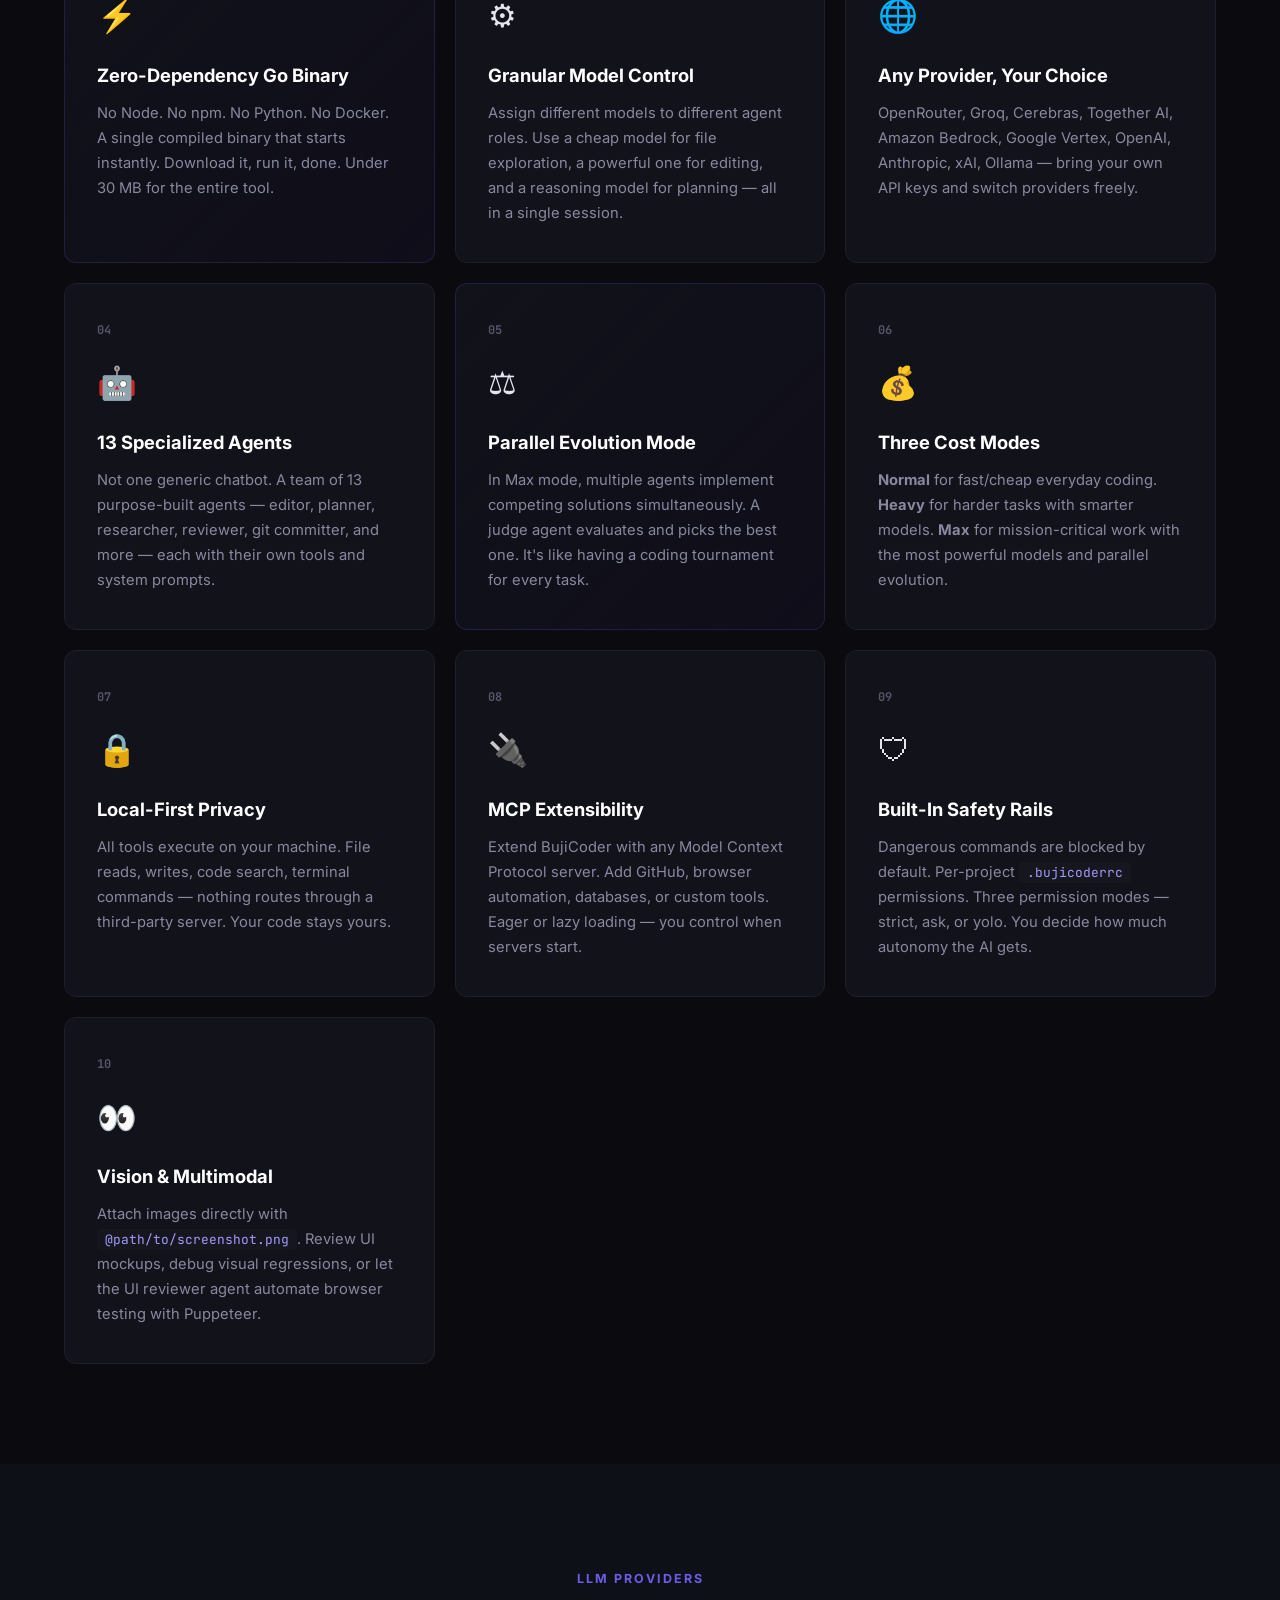
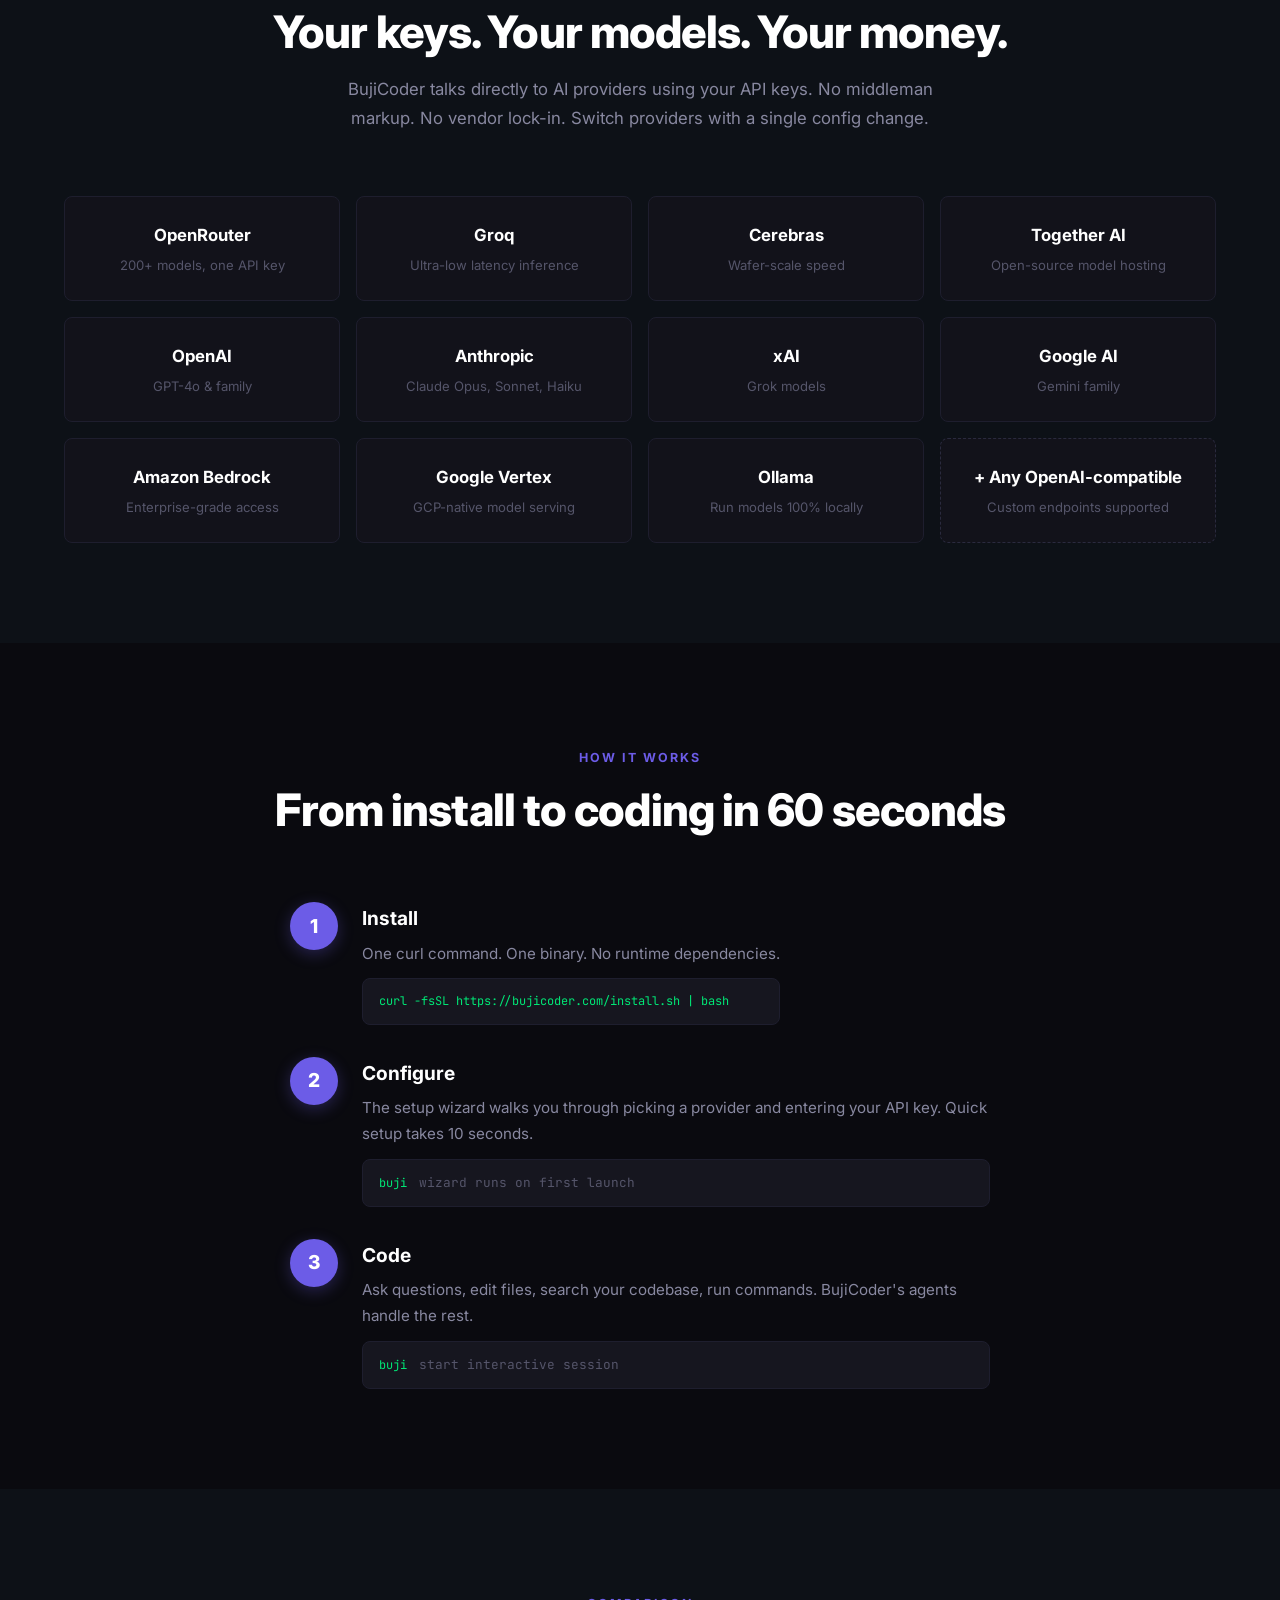
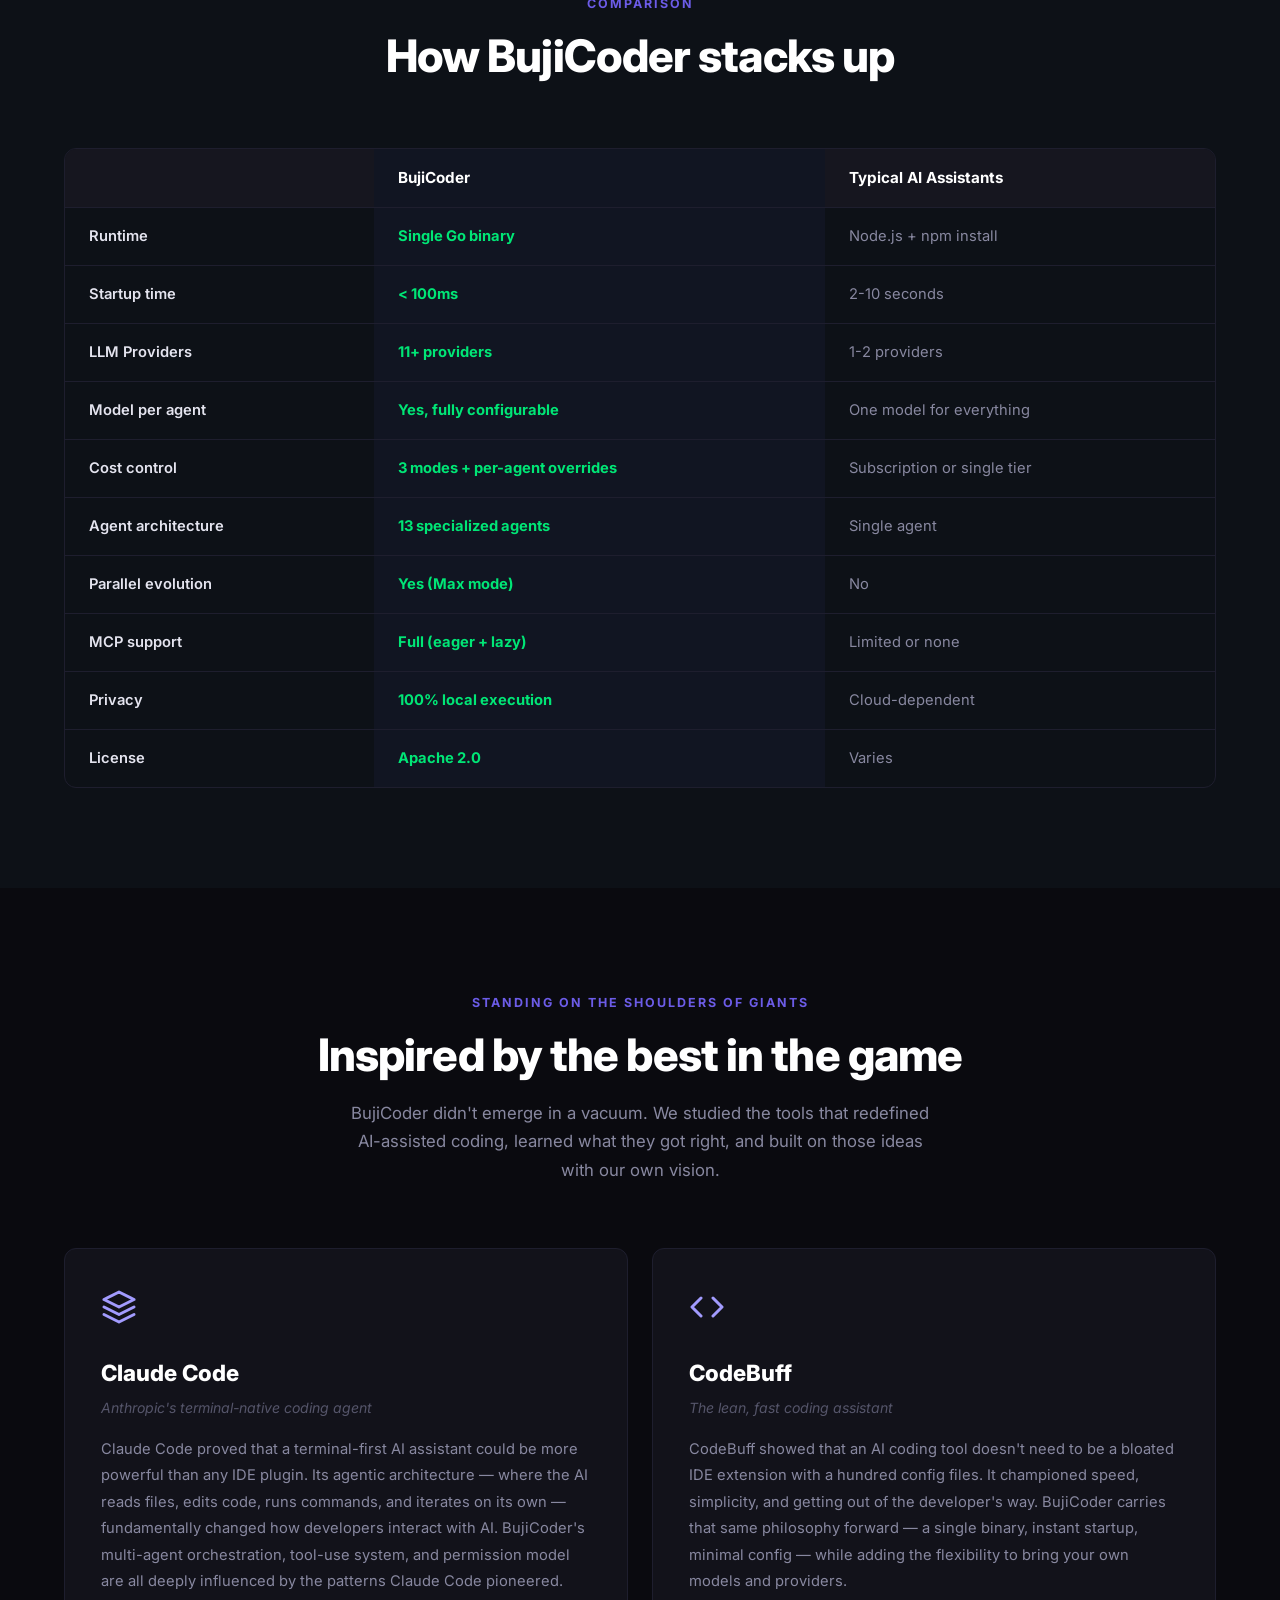
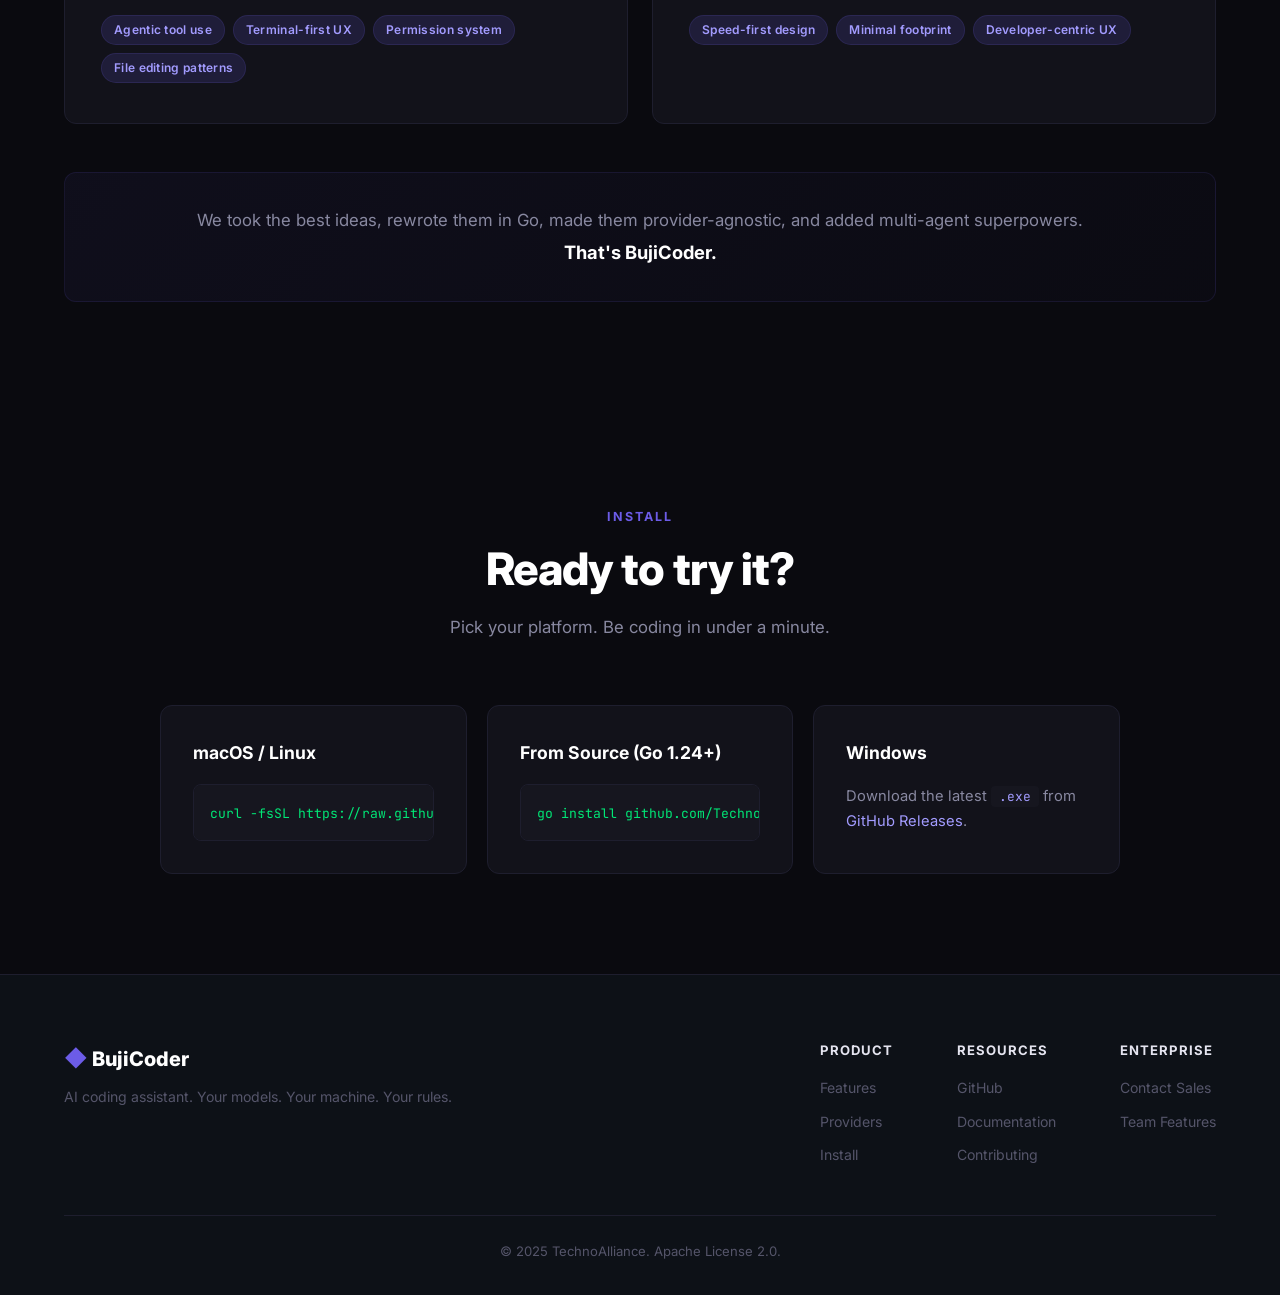
==== commit 55eb63b8: "feat: add "Inspired By" section crediting Claude Code and CodeBuff Add a dedicated section explainin" ====
--- a/website/index.html
+++ b/website/index.html
@@ -48,6 +48,7 @@
             or <span class="strike">your patience</span>.
         </h1>
         <p class="hero-subtitle">
+            Heavily inspired by <strong class="inspired-inline">Claude Code</strong> and <strong class="inspired-inline">CodeBuff</strong>,
             BujiCoder is a <strong>Go-native</strong> multi-agent AI coding tool that runs in your terminal.
             One binary. Zero dependencies. Pick any LLM provider.
             Your code never leaves your machine.
@@ -340,6 +341,52 @@
                     </tr>
                 </tbody>
             </table>
+        </div>
+    </div>
+</section>
+
+<!-- Inspired By -->
+<section class="inspired-by" id="inspired-by">
+    <div class="container">
+        <div class="section-header">
+            <span class="section-label">Standing on the shoulders of giants</span>
+            <h2 class="section-title">Inspired by the best in the game</h2>
+            <p class="section-desc">BujiCoder didn't emerge in a vacuum. We studied the tools that redefined AI-assisted coding, learned what they got right, and built on those ideas with our own vision.</p>
+        </div>
+
+        <div class="inspired-grid">
+            <div class="inspired-card">
+                <div class="inspired-logo">
+                    <svg width="36" height="36" viewBox="0 0 24 24" fill="none" stroke="currentColor" stroke-width="2" stroke-linecap="round" stroke-linejoin="round"><path d="M12 2L2 7l10 5 10-5-10-5z"/><path d="M2 17l10 5 10-5"/><path d="M2 12l10 5 10-5"/></svg>
+                </div>
+                <h3>Claude Code</h3>
+                <p class="inspired-tagline">Anthropic's terminal-native coding agent</p>
+                <p class="inspired-desc">Claude Code proved that a terminal-first AI assistant could be more powerful than any IDE plugin. Its agentic architecture &mdash; where the AI reads files, edits code, runs commands, and iterates on its own &mdash; fundamentally changed how developers interact with AI. BujiCoder's multi-agent orchestration, tool-use system, and permission model are all deeply influenced by the patterns Claude Code pioneered.</p>
+                <div class="inspired-lessons">
+                    <span class="lesson-tag">Agentic tool use</span>
+                    <span class="lesson-tag">Terminal-first UX</span>
+                    <span class="lesson-tag">Permission system</span>
+                    <span class="lesson-tag">File editing patterns</span>
+                </div>
+            </div>
+
+            <div class="inspired-card">
+                <div class="inspired-logo">
+                    <svg width="36" height="36" viewBox="0 0 24 24" fill="none" stroke="currentColor" stroke-width="2" stroke-linecap="round" stroke-linejoin="round"><polyline points="16 18 22 12 16 6"/><polyline points="8 6 2 12 8 18"/></svg>
+                </div>
+                <h3>CodeBuff</h3>
+                <p class="inspired-tagline">The lean, fast coding assistant</p>
+                <p class="inspired-desc">CodeBuff showed that an AI coding tool doesn't need to be a bloated IDE extension with a hundred config files. It championed speed, simplicity, and getting out of the developer's way. BujiCoder carries that same philosophy forward &mdash; a single binary, instant startup, minimal config &mdash; while adding the flexibility to bring your own models and providers.</p>
+                <div class="inspired-lessons">
+                    <span class="lesson-tag">Speed-first design</span>
+                    <span class="lesson-tag">Minimal footprint</span>
+                    <span class="lesson-tag">Developer-centric UX</span>
+                </div>
+            </div>
+        </div>
+
+        <div class="inspired-cta">
+            <p>We took the best ideas, rewrote them in Go, made them provider-agnostic, and added multi-agent superpowers.<br><strong>That's BujiCoder.</strong></p>
         </div>
     </div>
 </section>
--- a/website/style.css
+++ b/website/style.css
@@ -632,6 +632,118 @@
     color: var(--green);
 }
 
+/* ===== INSPIRED BY ===== */
+.inspired-by {
+    background: var(--bg);
+}
+
+.inspired-inline {
+    color: var(--accent-light);
+    font-weight: 600;
+}
+
+.inspired-grid {
+    display: grid;
+    grid-template-columns: repeat(auto-fit, minmax(400px, 1fr));
+    gap: 24px;
+    margin-bottom: 48px;
+}
+
+.inspired-card {
+    background: var(--bg-card);
+    border: 1px solid var(--border);
+    border-radius: var(--radius);
+    padding: 40px 36px;
+    transition: all 0.3s;
+    position: relative;
+}
+
+.inspired-card::before {
+    content: '';
+    position: absolute;
+    top: 0;
+    left: 0;
+    right: 0;
+    height: 3px;
+    background: linear-gradient(90deg, var(--accent), var(--accent-light));
+    border-radius: var(--radius) var(--radius) 0 0;
+    opacity: 0;
+    transition: opacity 0.3s;
+}
+
+.inspired-card:hover {
+    border-color: var(--border-light);
+    background: var(--bg-card-hover);
+    transform: translateY(-4px);
+}
+
+.inspired-card:hover::before {
+    opacity: 1;
+}
+
+.inspired-logo {
+    color: var(--accent-light);
+    margin-bottom: 20px;
+}
+
+.inspired-card h3 {
+    font-size: 1.4rem;
+    font-weight: 800;
+    color: #fff;
+    margin-bottom: 4px;
+}
+
+.inspired-tagline {
+    font-size: 0.88rem;
+    color: var(--text-muted);
+    font-style: italic;
+    margin-bottom: 16px;
+}
+
+.inspired-desc {
+    font-size: 0.92rem;
+    color: var(--text-dim);
+    line-height: 1.8;
+    margin-bottom: 20px;
+}
+
+.inspired-lessons {
+    display: flex;
+    flex-wrap: wrap;
+    gap: 8px;
+}
+
+.lesson-tag {
+    display: inline-block;
+    font-size: 0.75rem;
+    font-weight: 600;
+    color: var(--accent-light);
+    background: var(--accent-glow);
+    border: 1px solid rgba(108, 92, 231, 0.15);
+    padding: 4px 12px;
+    border-radius: 100px;
+    letter-spacing: 0.3px;
+}
+
+.inspired-cta {
+    text-align: center;
+    padding: 32px;
+    background: linear-gradient(135deg, rgba(108, 92, 231, 0.06) 0%, rgba(108, 92, 231, 0.02) 100%);
+    border: 1px solid rgba(108, 92, 231, 0.12);
+    border-radius: var(--radius);
+}
+
+.inspired-cta p {
+    font-size: 1.05rem;
+    color: var(--text-dim);
+    line-height: 1.8;
+}
+
+.inspired-cta strong {
+    color: #fff;
+    font-size: 1.15rem;
+}
+
 /* ===== INSTALL ===== */
 .install {
     background: var(--bg);
@@ -833,6 +945,10 @@
         grid-template-columns: repeat(2, 1fr);
     }
 
+    .inspired-grid {
+        grid-template-columns: 1fr;
+    }
+
     .install-options {
         grid-template-columns: 1fr;
     }
